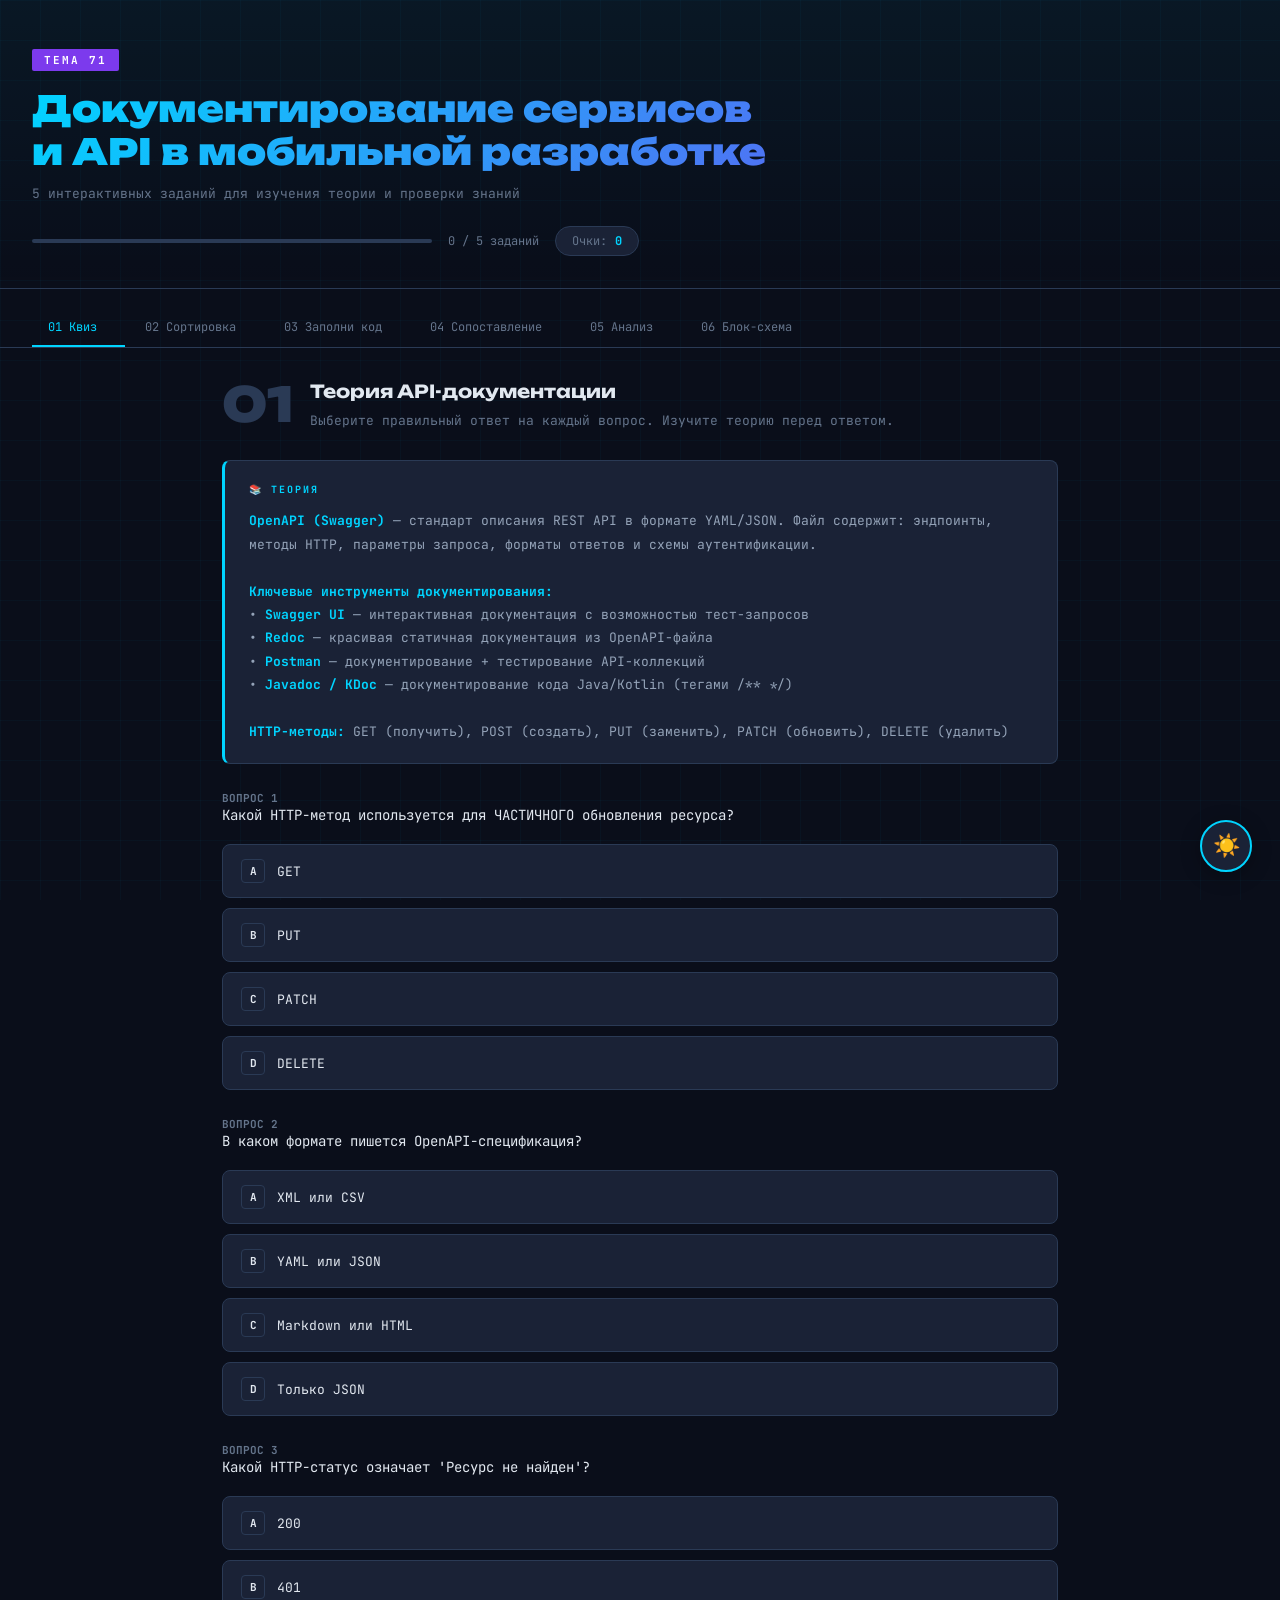
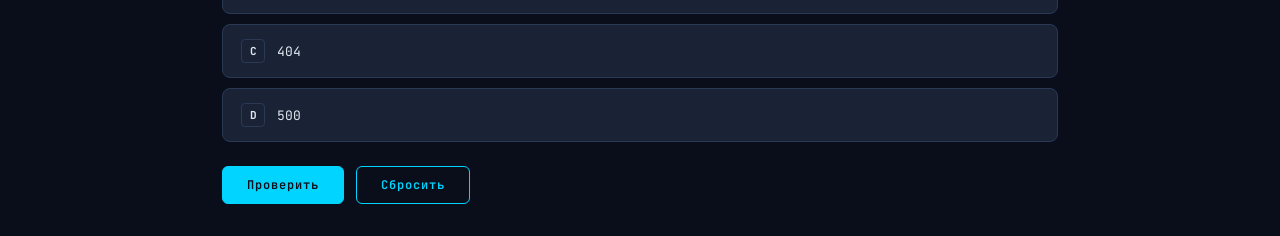
==== inter.html @ 46b6a7e6 "1 deleting folder interactivity" ====
<!DOCTYPE html>
<html lang="ru">
<head>
<meta charset="UTF-8">
<meta name="viewport" content="width=device-width, initial-scale=1.0">
<title>Тема 71 — Документирование API</title>
<link href="https://fonts.googleapis.com/css2?family=JetBrains+Mono:wght@400;600;700&family=Unbounded:wght@400;700;900&display=swap" rel="stylesheet">
<style>
  /* ===== ТЁМНАЯ ТЕМА (по умолчанию) ===== */
  :root {
    --bg:        #0a0e1a;
    --surface:   #111827;
    --card:      #1a2236;
    --border:    #2a3a55;
    --accent:    #00d4ff;
    --accent2:   #7c3aed;
    --accent3:   #10b981;
    --danger:    #ef4444;
    --warn:      #f59e0b;
    --text:      #e2e8f0;
    --muted:     #64748b;
    --code-bg:   #0d1117;
    --hover-bg:  rgba(0,212,255,0.05);
    --text-body: #94a3b8;
    --grid-col:  rgba(0,212,255,0.03);
  }

  /* ===== СВЕТЛАЯ ТЕМА ===== */
  body.light {
    --bg:        #f0f4ff;
    --surface:   #ffffff;
    --card:      #f8faff;
    --border:    #dde3f5;
    --accent:    #4f6ef7;
    --accent2:   #7c3aed;
    --accent3:   #10b981;
    --danger:    #ef4444;
    --warn:      #f59e0b;
    --text:      #1a2236;
    --muted:     #6b7a99;
    --code-bg:   #eef1fb;
    --hover-bg:  rgba(79,110,247,0.06);
    --text-body: #3a4a6b;
    --grid-col:  rgba(79,110,247,0.05);
  }
  body.light::before {
    background-image:
      linear-gradient(var(--grid-col) 1px, transparent 1px),
      linear-gradient(90deg, var(--grid-col) 1px, transparent 1px) !important;
  }
  /* Светлая тема — переопределяем все элементы */
  body.light .theory-box    { color: var(--text-body); background: var(--card); border-color: var(--border); }
  body.light .code-block    { background: var(--code-bg); border-color: var(--border); }
  body.light .quiz-opt      { background: var(--card); color: var(--text); border-color: var(--border); }
  body.light .quiz-opt:hover:not(:disabled) { background: var(--hover-bg); border-color: var(--accent); }
  body.light .sort-item     { background: var(--card); color: var(--text); border-color: var(--border); }
  body.light .sort-item:hover { border-color: var(--accent); }
  body.light .match-item    { background: var(--card); color: var(--text); border-color: var(--border); }
  body.light .match-item:hover:not(.matched) { background: var(--hover-bg); border-color: var(--accent); }
  body.light .chip          { background: var(--card); color: var(--text); border-color: var(--border); }
  body.light .chip:hover    { border-color: var(--accent); }
  body.light .drag-item     { background: var(--surface); color: var(--text); border-color: var(--border); }
  body.light .drag-list     { background: var(--card); border-color: var(--border); }
  body.light .score-badge   { background: var(--card); border-color: var(--border); }
  body.light .header        { background: linear-gradient(180deg, var(--hover-bg) 0%, transparent 100%); border-color: var(--border); }
  body.light .tabs          { border-color: var(--border); }
  body.light .tab-btn:hover { color: var(--text); }
  body.light .btn:hover     { background: var(--hover-bg); box-shadow: 0 4px 16px rgba(79,110,247,0.2); }
  body.light .btn-primary   { background: var(--accent); color: #fff; }
  body.light .btn-primary:hover { background: #6b87f8; }
  body.light .schema-placeholder { background: var(--surface); border-color: var(--border); }
  body.light .task-number   { color: var(--border); }
  body.light .theme-toggle:hover { box-shadow: 0 8px 28px rgba(79,110,247,0.2), 0 0 16px rgba(79,110,247,0.2); }

  /* ===== КНОПКА ТЕМЫ ===== */
  .theme-toggle {
    position: fixed; bottom: 28px; right: 28px; z-index: 999;
    width: 52px; height: 52px; border-radius: 50%;
    border: 2px solid var(--accent); background: var(--card); color: var(--accent);
    font-size: 22px; cursor: pointer; display: flex; align-items: center; justify-content: center;
    box-shadow: 0 4px 20px rgba(0,0,0,0.3);
    transition: transform 0.3s ease, box-shadow 0.3s ease, background 0.3s ease, border-color 0.35s ease;
    padding: 0; margin: 0; letter-spacing: 0; line-height: 1;
  }
  .theme-toggle:hover {
    transform: translateY(-3px) scale(1.1);
    box-shadow: 0 8px 28px rgba(0,0,0,0.3), 0 0 16px rgba(0,212,255,0.3);
  }

  /* ===== БАЗА ===== */
  * { box-sizing: border-box; margin: 0; padding: 0; }
  body {
    background: var(--bg); color: var(--text);
    font-family: 'JetBrains Mono', monospace;
    min-height: 100vh; overflow-x: hidden;
    transition: background 0.35s ease, color 0.35s ease;
  }
  body::before {
    content: ''; position: fixed; inset: 0;
    background-image:
      linear-gradient(var(--grid-col) 1px, transparent 1px),
      linear-gradient(90deg, var(--grid-col) 1px, transparent 1px);
    background-size: 40px 40px; pointer-events: none; z-index: 0;
    transition: background-image 0.35s ease;
  }
  @keyframes fadeIn { from { opacity:0; transform:translateY(10px);} to { opacity:1; transform:translateY(0);} }

  /* ===== HEADER ===== */
  .header {
    position: relative; z-index: 1;
    padding: 48px 32px 32px; border-bottom: 1px solid var(--border);
    background: linear-gradient(180deg, rgba(0,212,255,0.05) 0%, transparent 100%);
    transition: background 0.35s ease, border-color 0.35s ease;
  }
  .topic-badge {
    display: inline-block; background: var(--accent2); color: #fff;
    font-size: 11px; font-weight: 700; letter-spacing: 2px; padding: 4px 12px;
    border-radius: 2px; margin-bottom: 16px;
  }
  .header h1 {
    font-family: 'Unbounded', sans-serif;
    font-size: clamp(20px, 4vw, 36px); font-weight: 900; line-height: 1.2;
    background: linear-gradient(135deg, var(--accent), var(--accent2));
    -webkit-background-clip: text; -webkit-text-fill-color: transparent; background-clip: text;
  }
  .header p { margin-top: 12px; color: var(--muted); font-size: 13px; max-width: 600px; }
  .progress-bar-wrap { margin-top: 24px; display: flex; align-items: center; gap: 16px; }
  .progress-bar {
    flex: 1; height: 4px; background: var(--border); border-radius: 2px;
    overflow: hidden; max-width: 400px; transition: background 0.35s ease;
  }
  .progress-fill {
    height: 100%; background: linear-gradient(90deg, var(--accent), var(--accent2));
    transition: width 0.4s ease; border-radius: 2px;
  }
  .progress-text { font-size: 12px; color: var(--muted); }

  /* ===== TABS ===== */
  .tabs {
    position: relative; z-index: 1;
    display: flex; gap: 4px; padding: 20px 32px 0;
    border-bottom: 1px solid var(--border); overflow-x: auto;
    transition: border-color 0.35s ease;
  }
  .tab-btn {
    background: transparent; border: none; color: var(--muted);
    font-family: 'JetBrains Mono', monospace; font-size: 12px; padding: 10px 16px;
    cursor: pointer; border-bottom: 2px solid transparent; transition: all 0.2s; white-space: nowrap;
  }
  .tab-btn:hover { color: var(--text); }
  .tab-btn.active { color: var(--accent); border-bottom-color: var(--accent); }
  .tab-btn .check {
    display: inline-block; width: 6px; height: 6px; border-radius: 50%;
    background: var(--accent3); margin-left: 6px; vertical-align: middle; opacity: 0;
  }
  .tab-btn.done .check { opacity: 1; }

  /* ===== MAIN ===== */
  .main { position: relative; z-index: 1; padding: 32px; max-width: 900px; margin: 0 auto; }
  .task-panel { display: none; animation: fadeIn 0.3s ease; }
  .task-panel.active { display: block; }

  .task-header { display: flex; align-items: flex-start; gap: 16px; margin-bottom: 28px; }
  .task-number {
    font-family: 'Unbounded', sans-serif; font-size: 48px; font-weight: 900;
    color: var(--border); line-height: 1; min-width: 60px; transition: color 0.35s ease;
  }
  .task-title { font-family: 'Unbounded', sans-serif; font-size: 18px; font-weight: 700; margin-bottom: 8px; }
  .task-desc  { font-size: 13px; color: var(--muted); line-height: 1.7; }

  /* ===== THEORY ===== */
  .theory-box {
    background: var(--card); border: 1px solid var(--border); border-left: 3px solid var(--accent);
    border-radius: 8px; padding: 20px 24px; margin-bottom: 24px;
    font-size: 13px; line-height: 1.8; color: var(--text-body);
    transition: background 0.35s ease, color 0.35s ease, border-color 0.35s ease;
  }
  .theory-box strong { color: var(--accent); }
  .theory-label { font-size: 10px; letter-spacing: 2px; color: var(--accent); font-weight: 700; margin-bottom: 10px; display: block; }

  /* ===== CODE ===== */
  .code-block {
    background: var(--code-bg); border: 1px solid var(--border); border-radius: 8px;
    padding: 20px; font-size: 12px; line-height: 1.8; overflow-x: auto; margin: 16px 0;
    transition: background 0.35s ease, border-color 0.35s ease;
  }
  .code-block .kw   { color: #ff79c6; }
  .code-block .str  { color: #f1fa8c; }
  .code-block .prop { color: var(--accent); }
  .code-block .val  { color: var(--accent3); }
  .code-block .cmt  { color: #6272a4; }
  .code-block .num  { color: #bd93f9; }

  /* ===== QUIZ ===== */
  .quiz-options { display: flex; flex-direction: column; gap: 10px; margin: 20px 0; }
  .quiz-opt {
    background: var(--card); border: 1px solid var(--border); border-radius: 8px;
    padding: 14px 18px; cursor: pointer;
    font-family: 'JetBrains Mono', monospace; font-size: 13px; color: var(--text);
    text-align: left; transition: all 0.2s; display: flex; align-items: center; gap: 12px;
  }
  .quiz-opt:hover:not(:disabled) { border-color: var(--accent); background: var(--hover-bg); }
  .quiz-opt:disabled { cursor: default; }
  .quiz-opt.correct { border-color: var(--accent3); background: rgba(16,185,129,0.1); color: var(--accent3); }
  .quiz-opt.wrong   { border-color: var(--danger);  background: rgba(239,68,68,0.1);  color: var(--danger); }
  .opt-label {
    width: 24px; height: 24px; border: 1px solid var(--border); border-radius: 4px;
    display: flex; align-items: center; justify-content: center; font-size: 11px; font-weight: 700; flex-shrink: 0;
  }

  /* ===== DRAG AND DROP ===== */
  .drag-container { display: flex; gap: 24px; flex-wrap: wrap; }
  .drag-list {
    flex: 1; min-width: 200px; background: var(--card); border: 1px solid var(--border);
    border-radius: 8px; padding: 16px; min-height: 180px;
    transition: background 0.35s ease, border-color 0.35s ease;
  }
  .drag-list h4 { font-size: 11px; letter-spacing: 1px; color: var(--muted); margin-bottom: 12px; }
  .drag-item {
    background: var(--surface); border: 1px solid var(--border);
    border-radius: 6px; padding: 10px 14px; font-size: 12px; cursor: grab;
    margin-bottom: 8px; transition: all 0.2s; user-select: none;
  }
  .drag-item:hover { border-color: var(--accent); }
  .drag-item.dragging { opacity: 0.5; }
  .drag-list.drag-over { border-color: var(--accent); background: var(--hover-bg); }

  /* ===== SORT ===== */
  .sort-list { display: flex; flex-direction: column; gap: 8px; margin: 16px 0; }
  .sort-item {
    background: var(--card); border: 1px solid var(--border); border-radius: 8px;
    padding: 12px 16px; font-size: 12px; cursor: grab;
    display: flex; align-items: center; gap: 12px; transition: all 0.2s; user-select: none;
  }
  .sort-item:hover { border-color: var(--accent); }
  .sort-handle { color: var(--muted); font-size: 16px; }
  .sort-num {
    width: 24px; height: 24px; background: var(--border); border-radius: 4px;
    display: flex; align-items: center; justify-content: center; font-size: 11px; font-weight: 700; flex-shrink: 0;
  }
  .sort-item.correct-pos { border-color: var(--accent3); }
  .sort-item.wrong-pos   { border-color: var(--danger); }

  /* ===== FILL BLANK ===== */
  .fill-blank {
    display: inline-block; border-bottom: 2px solid var(--accent);
    min-width: 100px; padding: 0 8px;
    font-family: 'JetBrains Mono', monospace; font-size: 13px;
    background: transparent; color: var(--accent); outline: none; text-align: center;
    transition: border-color 0.2s, color 0.2s;
  }
  .fill-blank.correct { border-color: var(--accent3); color: var(--accent3); }
  .fill-blank.wrong   { border-color: var(--danger);  color: var(--danger); }

  /* ===== MATCH ===== */
  .match-grid { display: grid; grid-template-columns: 1fr 1fr; gap: 16px; margin: 20px 0; }
  .match-col  { display: flex; flex-direction: column; gap: 8px; }
  .match-item {
    background: var(--card); border: 1px solid var(--border); border-radius: 8px;
    padding: 12px 16px; font-size: 12px; cursor: pointer; transition: all 0.2s;
    min-height: 52px; display: flex; align-items: center;
  }
  .match-item:hover:not(.matched) { border-color: var(--accent); background: var(--hover-bg); }
  .match-item.selected    { border-color: var(--accent); background: rgba(0,212,255,0.08); }
  .match-item.matched     { border-color: var(--accent3); background: rgba(16,185,129,0.08); cursor: default; }
  .match-item.wrong-match { border-color: var(--danger);  background: rgba(239,68,68,0.08); }

  /* ===== CHIPS ===== */
  .chips { display: flex; flex-wrap: wrap; gap: 8px; margin: 16px 0; }
  .chip {
    background: var(--card); border: 1px solid var(--border); border-radius: 20px;
    padding: 6px 16px; font-size: 12px; cursor: pointer; transition: all 0.2s;
  }
  .chip:hover { border-color: var(--accent); }
  .chip.selected       { background: rgba(0,212,255,0.1); border-color: var(--accent); color: var(--accent); }
  .chip.correct        { border-color: var(--accent3); background: rgba(16,185,129,0.1); color: var(--accent3); }
  .chip.wrong-selected { border-color: var(--danger); background: rgba(239,68,68,0.1); color: var(--danger); }

  /* ===== BUTTONS ===== */
  .btn {
    background: transparent; border: 1px solid var(--accent); color: var(--accent);
    font-family: 'JetBrains Mono', monospace; font-size: 12px; font-weight: 600;
    padding: 10px 24px; border-radius: 6px; cursor: pointer; transition: all 0.2s; letter-spacing: 1px;
  }
  .btn:hover { background: var(--hover-bg); transform: translateY(-2px); box-shadow: 0 4px 16px rgba(0,212,255,0.2); }
  .btn-primary { background: var(--accent); color: var(--bg); }
  .btn-primary:hover { background: #33deff; }
  .btn-row { display: flex; gap: 12px; margin-top: 20px; flex-wrap: wrap; }

  /* ===== FEEDBACK ===== */
  .feedback {
    border-radius: 8px; padding: 14px 18px; margin-top: 16px;
    font-size: 13px; line-height: 1.6; display: none;
  }
  .feedback.show    { display: block; animation: fadeIn 0.3s ease; }
  .feedback.success { background: rgba(16,185,129,0.1); border: 1px solid var(--accent3); color: var(--accent3); }
  .feedback.error   { background: rgba(239,68,68,0.1);  border: 1px solid var(--danger);  color: var(--danger); }
  .feedback.info    { background: rgba(0,212,255,0.1);  border: 1px solid var(--accent);  color: var(--accent); }

  /* ===== SCORE ===== */
  .score-badge {
    display: inline-flex; align-items: center; gap: 8px;
    background: var(--card); border: 1px solid var(--border); border-radius: 20px;
    padding: 6px 16px; font-size: 12px; color: var(--muted);
    transition: background 0.35s ease, border-color 0.35s ease;
  }
  .score-num { color: var(--accent); font-weight: 700; }

  /* ===== БЛОК-СХЕМА ===== */
  .schema-wrap { text-align: center; margin-top: 8px; }
  .schema-wrap img {
    max-width: 100%; border-radius: 10px;
    border: 1px solid var(--border);
    box-shadow: 0 4px 24px rgba(0,0,0,0.25);
    transition: border-color 0.35s ease, box-shadow 0.35s ease;
  }
  .schema-placeholder {
    background: var(--surface); border: 2px dashed var(--border); border-radius: 10px;
    padding: 60px 20px; color: var(--muted); font-size: 13px; line-height: 2.2;
    transition: background 0.35s ease, border-color 0.35s ease;
  }
  .schema-placeholder .icon { font-size: 48px; display: block; margin-bottom: 16px; }

  @media (max-width: 600px) {
    .main  { padding: 20px 16px; }
    .tabs  { padding: 16px 16px 0; }
    .match-grid { grid-template-columns: 1fr; }
    .drag-container { flex-direction: column; }
    .theme-toggle { bottom: 18px; right: 18px; width: 46px; height: 46px; font-size: 19px; }
  }
</style>
</head>
<body>

<!-- КНОПКА СМЕНЫ ТЕМЫ -->
<button class="theme-toggle" id="themeBtn"
  onclick="document.body.classList.toggle('light');this.textContent=document.body.classList.contains('light')?'🌙':'☀️'"
  title="Сменить тему">☀️</button>

<div class="header">
  <div class="topic-badge">ТЕМА 71</div>
  <h1>Документирование сервисов<br>и API в мобильной разработке</h1>
  <p>5 интерактивных заданий для изучения теории и проверки знаний</p>
  <div class="progress-bar-wrap">
    <div class="progress-bar"><div class="progress-fill" id="progressFill" style="width:0%"></div></div>
    <div class="progress-text" id="progressText">0 / 5 заданий</div>
    <div class="score-badge">Очки: <span class="score-num" id="scoreDisplay">0</span></div>
  </div>
</div>

<!-- ВКЛАДКИ — добавлена 6-я -->
<div class="tabs">
  <button class="tab-btn active" onclick="switchTab(0)" id="tab0">01 Квиз<span class="check"></span></button>
  <button class="tab-btn" onclick="switchTab(1)" id="tab1">02 Сортировка<span class="check"></span></button>
  <button class="tab-btn" onclick="switchTab(2)" id="tab2">03 Заполни код<span class="check"></span></button>
  <button class="tab-btn" onclick="switchTab(3)" id="tab3">04 Сопоставление<span class="check"></span></button>
  <button class="tab-btn" onclick="switchTab(4)" id="tab4">05 Анализ<span class="check"></span></button>
  <button class="tab-btn" onclick="switchTab(5)" id="tab5">06 Блок-схема</button>
</div>

<div class="main">

  <!-- ЗАДАНИЕ 1: Quiz -->
  <div class="task-panel active" id="panel0">
    <div class="task-header">
      <div class="task-number">01</div>
      <div>
        <div class="task-title">Теория API-документации</div>
        <div class="task-desc">Выберите правильный ответ на каждый вопрос. Изучите теорию перед ответом.</div>
      </div>
    </div>
    <div class="theory-box">
      <span class="theory-label">📚 ТЕОРИЯ</span>
      <strong>OpenAPI (Swagger)</strong> — стандарт описания REST API в формате YAML/JSON. Файл содержит: эндпоинты, методы HTTP, параметры запроса, форматы ответов и схемы аутентификации.<br><br>
      <strong>Ключевые инструменты документирования:</strong><br>
      • <strong>Swagger UI</strong> — интерактивная документация с возможностью тест-запросов<br>
      • <strong>Redoc</strong> — красивая статичная документация из OpenAPI-файла<br>
      • <strong>Postman</strong> — документирование + тестирование API-коллекций<br>
      • <strong>Javadoc / KDoc</strong> — документирование кода Java/Kotlin (тегами /** */)<br><br>
      <strong>HTTP-методы:</strong> GET (получить), POST (создать), PUT (заменить), PATCH (обновить), DELETE (удалить)
    </div>
    <div id="quiz1Questions"></div>
    <div class="feedback" id="quiz1Feedback"></div>
    <div class="btn-row">
      <button class="btn btn-primary" onclick="checkQuiz1()">Проверить</button>
      <button class="btn" onclick="resetQuiz1()">Сбросить</button>
    </div>
  </div>

  <!-- ЗАДАНИЕ 2: Sorting -->
  <div class="task-panel" id="panel1">
    <div class="task-header">
      <div class="task-number">02</div>
      <div>
        <div class="task-title">Структура OpenAPI-спецификации</div>
        <div class="task-desc">Расставьте секции OpenAPI 3.0 файла в правильном порядке перетаскиванием</div>
      </div>
    </div>
    <div class="theory-box">
      <span class="theory-label">📚 ТЕОРИЯ</span>
      Файл OpenAPI 3.0 состоит из обязательных секций в определённом логическом порядке:<br><br>
      <strong>openapi</strong> → версия спецификации (например, "3.0.3")<br>
      <strong>info</strong> → метаданные API (название, версия, описание, контакты)<br>
      <strong>servers</strong> → список базовых URL серверов (production, staging, dev)<br>
      <strong>paths</strong> → эндпоинты и операции (GET /users, POST /auth и т.д.)<br>
      <strong>components</strong> → переиспользуемые схемы, параметры, ответы<br>
      <strong>security</strong> → глобальные требования аутентификации
    </div>
    <p style="font-size:13px;color:var(--muted);margin-bottom:12px">Перетащите блоки в правильном порядке (сверху вниз):</p>
    <div class="sort-list" id="sortList">
      <div class="sort-item" draggable="true" data-val="paths">
        <span class="sort-handle">⠿</span><span class="sort-num">?</span>
        <div><span style="color:var(--accent)">paths:</span> — эндпоинты и HTTP-операции</div>
      </div>
      <div class="sort-item" draggable="true" data-val="openapi">
        <span class="sort-handle">⠿</span><span class="sort-num">?</span>
        <div><span style="color:var(--accent)">openapi:</span> — версия спецификации</div>
      </div>
      <div class="sort-item" draggable="true" data-val="security">
        <span class="sort-handle">⠿</span><span class="sort-num">?</span>
        <div><span style="color:var(--accent)">security:</span> — требования аутентификации</div>
      </div>
      <div class="sort-item" draggable="true" data-val="servers">
        <span class="sort-handle">⠿</span><span class="sort-num">?</span>
        <div><span style="color:var(--accent)">servers:</span> — список URL-серверов</div>
      </div>
      <div class="sort-item" draggable="true" data-val="info">
        <span class="sort-handle">⠿</span><span class="sort-num">?</span>
        <div><span style="color:var(--accent)">info:</span> — метаданные API</div>
      </div>
      <div class="sort-item" draggable="true" data-val="components">
        <span class="sort-handle">⠿</span><span class="sort-num">?</span>
        <div><span style="color:var(--accent)">components:</span> — переиспользуемые схемы</div>
      </div>
    </div>
    <div class="feedback" id="sort2Feedback"></div>
    <div class="btn-row">
      <button class="btn btn-primary" onclick="checkSort()">Проверить порядок</button>
      <button class="btn" onclick="resetSort()">Сбросить</button>
    </div>
  </div>

  <!-- ЗАДАНИЕ 3: Fill in the code -->
  <div class="task-panel" id="panel2">
    <div class="task-header">
      <div class="task-number">03</div>
      <div>
        <div class="task-title">Заполни OpenAPI-документацию</div>
        <div class="task-desc">Вставьте правильные ключевые слова в YAML-спецификацию</div>
      </div>
    </div>
    <div class="theory-box">
      <span class="theory-label">📚 ТЕОРИЯ</span>
      <code style="color:var(--accent)">operationId</code> — уникальный идентификатор операции<br>
      <code style="color:var(--accent)">summary</code> — краткое описание операции<br>
      <code style="color:var(--accent)">parameters</code> — список параметров (path, query, header)<br>
      <code style="color:var(--accent)">responses</code> — возможные ответы по HTTP-кодам<br>
      <code style="color:var(--accent)">schema</code> — описание структуры данных (тип, свойства)
    </div>
    <div class="code-block">
      <div><span class="prop">paths</span>:</div>
      <div>&nbsp;&nbsp;<span class="prop">/users/{id}</span>:</div>
      <div>&nbsp;&nbsp;&nbsp;&nbsp;<span class="kw">get</span>:</div>
      <div>&nbsp;&nbsp;&nbsp;&nbsp;&nbsp;&nbsp;<span class="prop"><input class="fill-blank" id="f1" placeholder="???" style="width:130px"></span>: <span class="str">"getUserById"</span></div>
      <div>&nbsp;&nbsp;&nbsp;&nbsp;&nbsp;&nbsp;<span class="prop"><input class="fill-blank" id="f2" placeholder="???" style="width:100px"></span>: <span class="str">"Получить пользователя"</span></div>
      <div>&nbsp;&nbsp;&nbsp;&nbsp;&nbsp;&nbsp;<span class="prop"><input class="fill-blank" id="f3" placeholder="???" style="width:110px"></span>:</div>
      <div>&nbsp;&nbsp;&nbsp;&nbsp;&nbsp;&nbsp;&nbsp;&nbsp;- <span class="prop">name</span>: <span class="str">id</span></div>
      <div>&nbsp;&nbsp;&nbsp;&nbsp;&nbsp;&nbsp;&nbsp;&nbsp;&nbsp;&nbsp;<span class="prop">in</span>: <span class="str">path</span></div>
      <div>&nbsp;&nbsp;&nbsp;&nbsp;&nbsp;&nbsp;&nbsp;&nbsp;&nbsp;&nbsp;<span class="prop">required</span>: <span class="val">true</span></div>
      <div>&nbsp;&nbsp;&nbsp;&nbsp;&nbsp;&nbsp;<span class="prop"><input class="fill-blank" id="f4" placeholder="???" style="width:100px"></span>:</div>
      <div>&nbsp;&nbsp;&nbsp;&nbsp;&nbsp;&nbsp;&nbsp;&nbsp;<span class="num">200</span>:</div>
      <div>&nbsp;&nbsp;&nbsp;&nbsp;&nbsp;&nbsp;&nbsp;&nbsp;&nbsp;&nbsp;<span class="prop">description</span>: <span class="str">"Успешно"</span></div>
      <div>&nbsp;&nbsp;&nbsp;&nbsp;&nbsp;&nbsp;&nbsp;&nbsp;&nbsp;&nbsp;<span class="prop">content</span>:</div>
      <div>&nbsp;&nbsp;&nbsp;&nbsp;&nbsp;&nbsp;&nbsp;&nbsp;&nbsp;&nbsp;&nbsp;&nbsp;<span class="prop">application/json</span>:</div>
      <div>&nbsp;&nbsp;&nbsp;&nbsp;&nbsp;&nbsp;&nbsp;&nbsp;&nbsp;&nbsp;&nbsp;&nbsp;&nbsp;&nbsp;<span class="prop"><input class="fill-blank" id="f5" placeholder="???" style="width:80px"></span>:</div>
      <div>&nbsp;&nbsp;&nbsp;&nbsp;&nbsp;&nbsp;&nbsp;&nbsp;&nbsp;&nbsp;&nbsp;&nbsp;&nbsp;&nbsp;&nbsp;&nbsp;<span class="prop">$ref</span>: <span class="str">'#/components/schemas/User'</span></div>
    </div>
    <p style="font-size:12px;color:var(--muted)">Слова для вставки: <strong style="color:var(--text)">operationId, summary, parameters, responses, schema</strong></p>
    <div class="feedback" id="fill3Feedback"></div>
    <div class="btn-row">
      <button class="btn btn-primary" onclick="checkFill()">Проверить</button>
      <button class="btn" onclick="resetFill()">Сбросить</button>
    </div>
  </div>

  <!-- ЗАДАНИЕ 4: Matching -->
  <div class="task-panel" id="panel3">
    <div class="task-header">
      <div class="task-number">04</div>
      <div>
        <div class="task-title">Сопоставь инструмент с описанием</div>
        <div class="task-desc">Нажмите на термин, затем на его описание. Найдите все пары.</div>
      </div>
    </div>
    <div class="theory-box">
      <span class="theory-label">📚 ТЕОРИЯ</span>
      <strong>Инструменты документирования API:</strong><br><br>
      • <strong>Swagger UI</strong> — интерактивная страница из OpenAPI-файла, запросы из браузера<br>
      • <strong>Redoc</strong> — трёхколоночная документация для публичных API<br>
      • <strong>Postman</strong> — коллекции запросов + автогенерация публичной документации<br>
      • <strong>KDoc</strong> — документирование кода Kotlin (/** */ блоки)<br>
      • <strong>Retrofit</strong> — аннотации @GET/@POST превращаются в документацию<br>
      • <strong>mermaid.js</strong> — диаграммы последовательностей для API-флоу
    </div>
    <div class="match-grid">
      <div class="match-col" id="matchLeft">
        <div class="match-item" onclick="matchClick(this,'swagger')" data-id="swagger">Swagger UI</div>
        <div class="match-item" onclick="matchClick(this,'redoc')"   data-id="redoc">Redoc</div>
        <div class="match-item" onclick="matchClick(this,'postman')" data-id="postman">Postman</div>
        <div class="match-item" onclick="matchClick(this,'kdoc')"    data-id="kdoc">KDoc</div>
        <div class="match-item" onclick="matchClick(this,'retrofit')" data-id="retrofit">Retrofit</div>
        <div class="match-item" onclick="matchClick(this,'mermaid')" data-id="mermaid">mermaid.js</div>
      </div>
      <div class="match-col" id="matchRight">
        <div class="match-item" onclick="matchClick(this,'mermaid')" data-id="mermaid">Диаграммы последовательностей для API-флоу</div>
        <div class="match-item" onclick="matchClick(this,'swagger')" data-id="swagger">Интерактивная документация с тест-запросами</div>
        <div class="match-item" onclick="matchClick(this,'kdoc')"    data-id="kdoc">Документирование кода Kotlin (/** */ блоки)</div>
        <div class="match-item" onclick="matchClick(this,'postman')" data-id="postman">Коллекции запросов + публичная документация</div>
        <div class="match-item" onclick="matchClick(this,'retrofit')" data-id="retrofit">Аннотации @GET/@POST как источник документации</div>
        <div class="match-item" onclick="matchClick(this,'redoc')"   data-id="redoc">Трёхколоночная статичная документация</div>
      </div>
    </div>
    <div class="feedback" id="match4Feedback"></div>
  </div>

  <!-- ЗАДАНИЕ 5: Multi-select -->
  <div class="task-panel" id="panel4">
    <div class="task-header">
      <div class="task-number">05</div>
      <div>
        <div class="task-title">Анализ API-документации</div>
        <div class="task-desc">Выберите ВСЕ правильные утверждения для каждого вопроса</div>
      </div>
    </div>
    <div class="theory-box">
      <span class="theory-label">📚 ТЕОРИЯ</span>
      <strong>Лучшие практики документирования API:</strong><br><br>
      ✅ Описывайте все возможные HTTP-коды ответа (200, 201, 400, 401, 404, 500)<br>
      ✅ Используйте реальные примеры запросов и ответов<br>
      ✅ Документируйте аутентификацию (Bearer Token, API Key, OAuth2)<br>
      ✅ Описывайте ограничения rate limiting (лимиты запросов в секунду)<br>
      ✅ Версионирование: /api/v1/, /api/v2/ с changelog изменений<br>
      ❌ Не оставляйте эндпоинты без описания<br>
      ❌ Не используйте внутренние названия/жаргон без объяснения
    </div>
    <div id="multiQuestions"></div>
    <div class="feedback" id="multi5Feedback"></div>
    <div class="btn-row">
      <button class="btn btn-primary" onclick="checkMulti()">Проверить</button>
      <button class="btn" onclick="resetMulti()">Сбросить</button>
    </div>
  </div>

  <!-- ===== ЗАДАНИЕ 6: БЛОК-СХЕМА ===== -->
  <div class="task-panel" id="panel5">
    <div class="task-header">
      <div class="task-number">06</div>
      <div>
        <div class="task-title">Блок-схема</div>
        <div class="task-desc">Визуальная схема процесса документирования API</div>
      </div>
    </div>

    <div class="schema-wrap">
      <!--
        ┌─────────────────────────────────────────────────────┐
        │  ЗАМЕНИ  "ИМЯ_ФАЙЛА.png"  НА ИМЯ СВОЕЙ КАРТИНКИ   │
        │  Например:  src="blokschema.png"                    │
        │  Файл должен лежать рядом с этим HTML-файлом        │
        └─────────────────────────────────────────────────────┘
      -->
      <img src="C:\Users\Admin\Desktop\Orazkhan_Farabi_PO_9_22_1\interactivity\tema\schemas\image1.png" alt="Блок-схема"
           onerror="this.style.display='none';document.getElementById('schemaPlaceholder').style.display='block'">

      <div class="schema-placeholder" id="schemaPlaceholder" style="display:none">
        <span class="icon">🖼️</span>
        Изображение не найдено.<br>
        Открой HTML в редакторе и замени <strong>ИМЯ_ФАЙЛА.png</strong><br>
        на имя своего файла с блок-схемой.<br><br>
        <span style="color:var(--accent)">Пример:</span> src="blokschema.png"
      </div>
    </div>
  </div>

</div><!-- /main -->

<script>
// ==================== STATE ====================
const state = { scores:[0,0,0,0,0], done:[false,false,false,false,false] };

function updateProgress() {
  const done  = state.done.filter(Boolean).length;
  const total = state.scores.reduce((a,b)=>a+b,0);
  document.getElementById('progressFill').style.width = (done/5*100)+'%';
  document.getElementById('progressText').textContent = `${done} / 5 заданий`;
  document.getElementById('scoreDisplay').textContent = total;
}
function switchTab(i) {
  document.querySelectorAll('.task-panel').forEach(p=>p.classList.remove('active'));
  document.querySelectorAll('.tab-btn').forEach(b=>b.classList.remove('active'));
  document.getElementById('panel'+i).classList.add('active');
  document.getElementById('tab'+i).classList.add('active');
}
function markDone(i, pts) {
  if (!state.done[i]) {
    state.done[i]=true; state.scores[i]=pts;
    document.getElementById('tab'+i).classList.add('done');
    updateProgress();
  }
}
function showFeedback(id, type, msg) {
  const el=document.getElementById(id);
  el.className='feedback show '+type;
  el.innerHTML=msg;
}

// ==================== ЗАДАНИЕ 1: QUIZ ====================
const quiz1Data = [
  { q:"Какой HTTP-метод используется для ЧАСТИЧНОГО обновления ресурса?",
    opts:["GET","PUT","PATCH","DELETE"], correct:2,
    exp:"PATCH — частичное обновление (только изменённые поля). PUT — полная замена ресурса." },
  { q:"В каком формате пишется OpenAPI-спецификация?",
    opts:["XML или CSV","YAML или JSON","Markdown или HTML","Только JSON"], correct:1,
    exp:"OpenAPI поддерживает оба формата: YAML (читаемее) и JSON (удобнее для парсинга)." },
  { q:"Какой HTTP-статус означает 'Ресурс не найден'?",
    opts:["200","401","404","500"], correct:2,
    exp:"404 Not Found — сервер не нашёл запрошенный ресурс. 401 — не авторизован, 500 — серверная ошибка." }
];
let quiz1Answered=[];

function renderQuiz1() {
  const container=document.getElementById('quiz1Questions');
  container.innerHTML='';
  quiz1Answered=new Array(quiz1Data.length).fill(null);
  quiz1Data.forEach((q,qi)=>{
    const div=document.createElement('div');
    div.style.marginBottom='24px';
    div.innerHTML=`<p style="font-size:14px;margin-bottom:12px;color:var(--text)"><strong style="color:var(--muted);font-size:11px">ВОПРОС ${qi+1}</strong><br>${q.q}</p>`;
    const opts=document.createElement('div');
    opts.className='quiz-options';
    q.opts.forEach((o,oi)=>{
      const btn=document.createElement('button');
      btn.className='quiz-opt';
      btn.innerHTML=`<span class="opt-label">${String.fromCharCode(65+oi)}</span>${o}`;
      btn.onclick=()=>{
        if(quiz1Answered[qi]!==null) return;
        quiz1Answered[qi]=oi;
        opts.querySelectorAll('.quiz-opt').forEach((b,bi)=>{
          b.disabled=true;
          if(bi===q.correct) b.classList.add('correct');
          else if(bi===oi)   b.classList.add('wrong');
        });
      };
      opts.appendChild(btn);
    });
    div.appendChild(opts);
    container.appendChild(div);
  });
}
function checkQuiz1() {
  const correct=quiz1Answered.filter((a,i)=>a===quiz1Data[i].correct).length;
  const pts=Math.round(correct/quiz1Data.length*20);
  const exps=quiz1Data.map(q=>`• ${q.exp}`).join('<br>');
  if(correct===quiz1Data.length){ showFeedback('quiz1Feedback','success',`✅ Все ${quiz1Data.length} ответа верны! +${pts} очков<br><br>${exps}`); markDone(0,pts); }
  else { showFeedback('quiz1Feedback','error',`❌ Правильных: ${correct}/${quiz1Data.length}. Изучите объяснения:<br><br>${exps}`); if(correct>0) markDone(0,pts); }
}
function resetQuiz1(){ document.getElementById('quiz1Feedback').className='feedback'; renderQuiz1(); }
renderQuiz1();

// ==================== ЗАДАНИЕ 2: SORTING ====================
const correctOrder=['openapi','info','servers','paths','components','security'];
let dragSrc=null;

function initSort(){
  const list=document.getElementById('sortList');
  for(let i=list.children.length;i>=0;i--) list.appendChild(list.children[Math.random()*i|0]);
  list.querySelectorAll('.sort-item').forEach(item=>{
    item.addEventListener('dragstart',e=>{ dragSrc=item; item.classList.add('dragging'); });
    item.addEventListener('dragend',  e=>{ item.classList.remove('dragging'); });
    item.addEventListener('dragover', e=>{ e.preventDefault(); });
    item.addEventListener('drop',     e=>{
      e.preventDefault();
      if(dragSrc!==item){
        const items=[...list.querySelectorAll('.sort-item')];
        if(items.indexOf(dragSrc)<items.indexOf(item)) item.after(dragSrc);
        else item.before(dragSrc);
      }
    });
  });
}
function checkSort(){
  const list=document.getElementById('sortList');
  const items=[...list.querySelectorAll('.sort-item')];
  const current=items.map(i=>i.dataset.val);
  let correct=0;
  items.forEach((item,i)=>{
    item.querySelector('.sort-num').textContent=i+1;
    item.classList.remove('correct-pos','wrong-pos');
    if(current[i]===correctOrder[i]){ item.classList.add('correct-pos'); correct++; }
    else item.classList.add('wrong-pos');
  });
  const pts=Math.round(correct/6*20);
  if(correct===6){ showFeedback('sort2Feedback','success',`✅ Порядок правильный! +${pts} очков`); markDone(1,pts); }
  else { showFeedback('sort2Feedback','error',`❌ Правильно: ${correct}/6. Порядок: openapi → info → servers → paths → components → security`); if(correct>0) markDone(1,pts); }
}
function resetSort(){
  document.getElementById('sort2Feedback').className='feedback';
  document.getElementById('sortList').querySelectorAll('.sort-item').forEach(item=>{
    item.querySelector('.sort-num').textContent='?';
    item.classList.remove('correct-pos','wrong-pos');
  });
  initSort();
}
initSort();

// ==================== ЗАДАНИЕ 3: FILL BLANKS ====================
const fillAnswers={ f1:'operationId', f2:'summary', f3:'parameters', f4:'responses', f5:'schema' };
function checkFill(){
  let correct=0;
  Object.entries(fillAnswers).forEach(([id,ans])=>{
    const el=document.getElementById(id);
    if(el.value.trim().toLowerCase()===ans){ el.classList.add('correct'); el.classList.remove('wrong'); correct++; }
    else { el.classList.add('wrong'); el.classList.remove('correct'); }
  });
  const pts=Math.round(correct/5*20);
  if(correct===5){ showFeedback('fill3Feedback','success',`✅ Все поля заполнены верно! +${pts} очков`); markDone(2,pts); }
  else { showFeedback('fill3Feedback','error',`❌ Правильно: ${correct}/5. Ответы: operationId, summary, parameters, responses, schema`); if(correct>0) markDone(2,pts); }
}
function resetFill(){
  Object.keys(fillAnswers).forEach(id=>{ const el=document.getElementById(id); el.value=''; el.className='fill-blank'; });
  document.getElementById('fill3Feedback').className='feedback';
}

// ==================== ЗАДАНИЕ 4: MATCHING ====================
let matchSelected=null, matchedCount=0;
function matchClick(el,id){
  if(el.classList.contains('matched')) return;
  if(!matchSelected){
    document.querySelectorAll('.match-item').forEach(m=>m.classList.remove('selected'));
    el.classList.add('selected'); matchSelected=el;
  } else {
    if(matchSelected===el){ el.classList.remove('selected'); matchSelected=null; return; }
    const s1=matchSelected.closest('.match-col').id;
    const s2=el.closest('.match-col').id;
    if(s1===s2){ matchSelected.classList.remove('selected'); el.classList.add('selected'); matchSelected=el; return; }
    if(matchSelected.dataset.id===el.dataset.id){
      matchSelected.classList.remove('selected'); matchSelected.classList.add('matched');
      el.classList.add('matched'); matchSelected=null; matchedCount++;
      if(matchedCount===6){ showFeedback('match4Feedback','success','✅ Все пары найдены! +20 очков'); markDone(3,20); }
    } else {
      matchSelected.classList.add('wrong-match'); el.classList.add('wrong-match');
      const a=matchSelected,b=el;
      setTimeout(()=>{ a.classList.remove('selected','wrong-match'); b.classList.remove('wrong-match'); matchSelected=null; },800);
    }
  }
}

// ==================== ЗАДАНИЕ 5: MULTI SELECT ====================
const multiData=[
  { q:"Какие коды HTTP-ответа ОБЯЗАТЕЛЬНО должны быть задокументированы для эндпоинта аутентификации?",
    opts:[{t:"200 — успешная аутентификация",correct:true},{t:"101 — Switching Protocols",correct:false},{t:"401 — неверные учётные данные",correct:true},{t:"500 — внутренняя ошибка сервера",correct:true}] },
  { q:"Что должна содержать хорошая документация REST API?",
    opts:[{t:"Примеры реальных запросов и ответов",correct:true},{t:"Исходный код всех микросервисов",correct:false},{t:"Описание rate limiting (ограничений запросов)",correct:true},{t:"Changelog версий и миграционные гайды",correct:true}] }
];
function renderMulti(){
  const cont=document.getElementById('multiQuestions'); cont.innerHTML='';
  multiData.forEach((q,qi)=>{
    const div=document.createElement('div'); div.style.marginBottom='24px';
    div.innerHTML=`<p style="font-size:14px;margin-bottom:12px"><strong style="color:var(--muted);font-size:11px">ВОПРОС ${qi+1}</strong><br>${q.q}</p>`;
    const chips=document.createElement('div'); chips.className='chips';
    q.opts.forEach(o=>{
      const chip=document.createElement('div'); chip.className='chip'; chip.textContent=o.t;
      chip.onclick=()=>{ if(!chip.classList.contains('correct')&&!chip.classList.contains('wrong-selected')) chip.classList.toggle('selected'); };
      chips.appendChild(chip);
    });
    div.appendChild(chips); cont.appendChild(div);
  });
}
function checkMulti(){
  let totalCorrect=0,totalAll=0;
  const cont=document.getElementById('multiQuestions');
  multiData.forEach((q,qi)=>{
    const chips=[...cont.querySelectorAll('.chips')][qi].querySelectorAll('.chip');
    q.opts.forEach((o,oi)=>{
      const chip=chips[oi],selected=chip.classList.contains('selected');
      chip.classList.remove('selected');
      if(o.correct){ chip.classList.add('correct'); if(selected) totalCorrect++; }
      else if(selected) chip.classList.add('wrong-selected');
      if(o.correct) totalAll++;
    });
  });
  const pts=Math.round(totalCorrect/totalAll*20);
  if(totalCorrect===totalAll){ showFeedback('multi5Feedback','success',`✅ Все правильные варианты отмечены! +${pts} очков`); markDone(4,pts); }
  else { showFeedback('multi5Feedback','error',`❌ Выбрано правильно: ${totalCorrect}/${totalAll}. Правильные ответы выделены зелёным.`); if(totalCorrect>0) markDone(4,pts); }
}
function resetMulti(){ document.getElementById('multi5Feedback').className='feedback'; renderMulti(); }
renderMulti();
updateProgress();
</script>
</body>
</html>
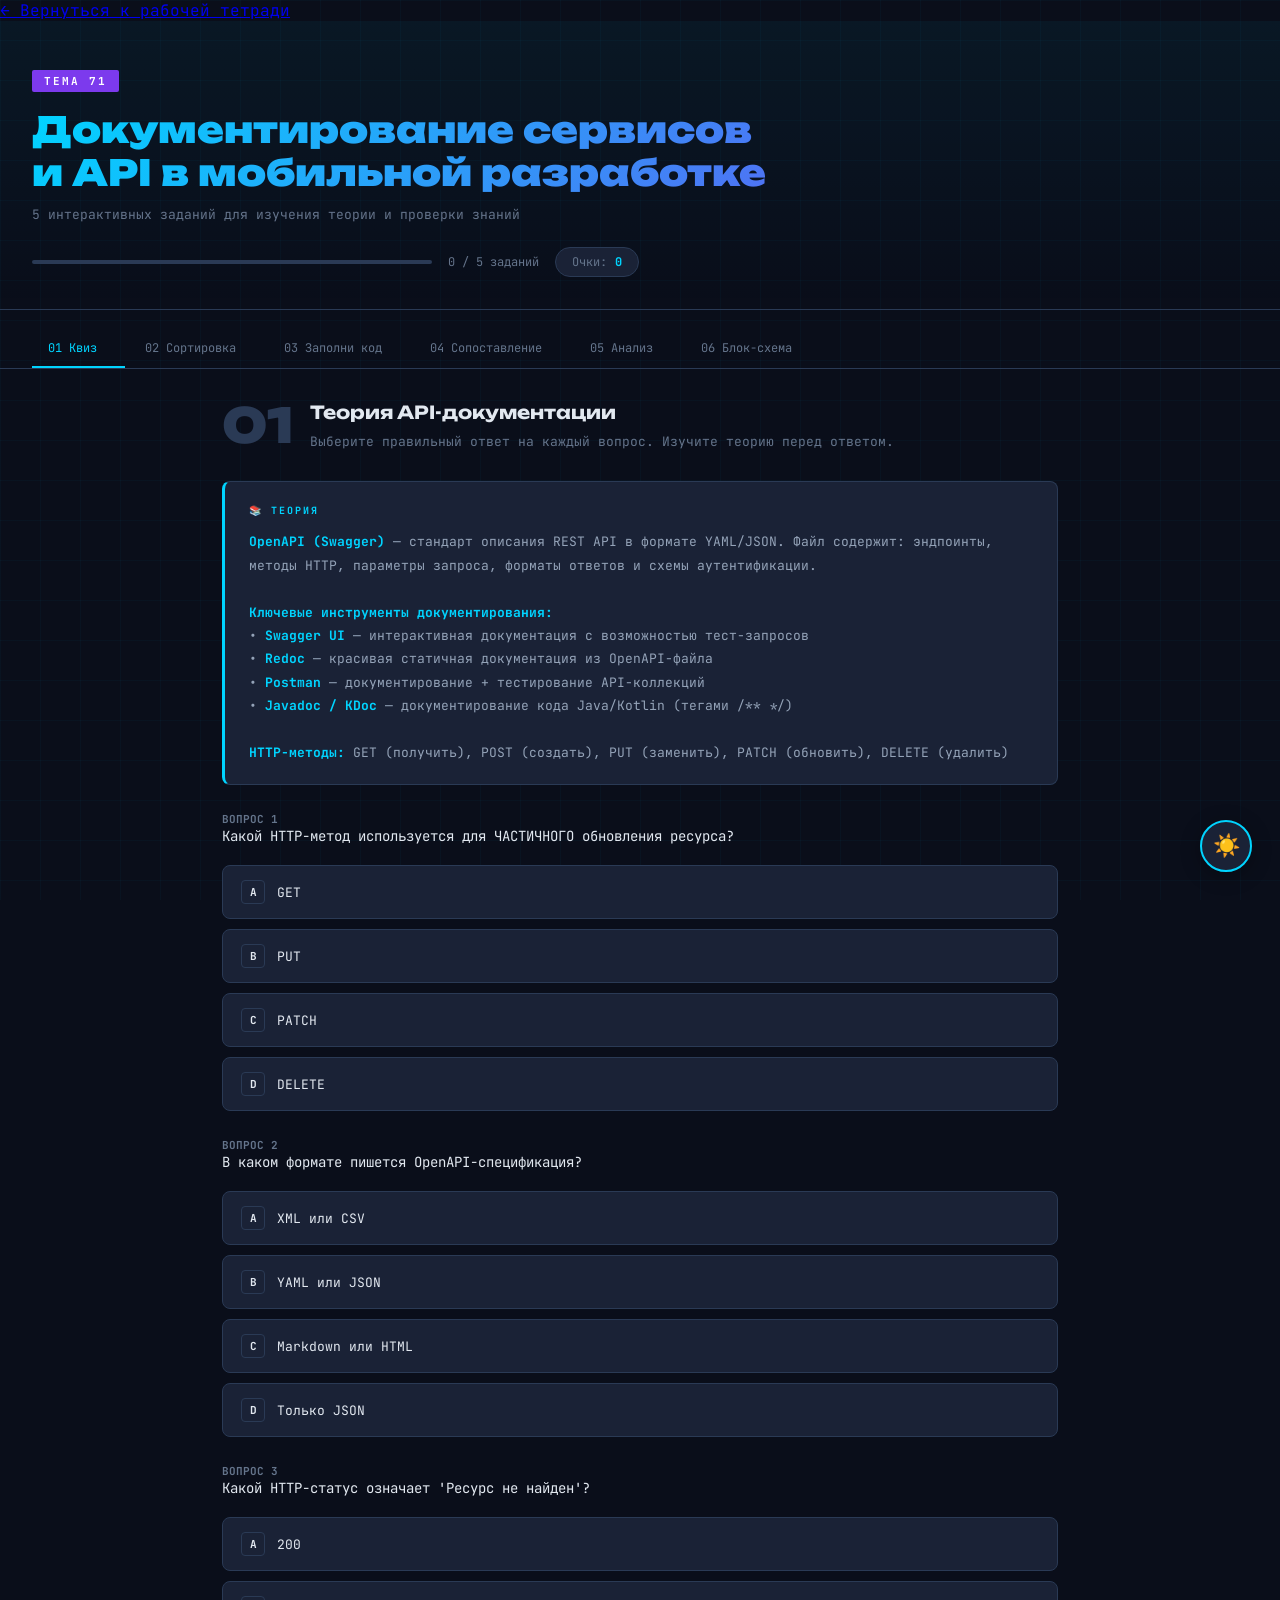
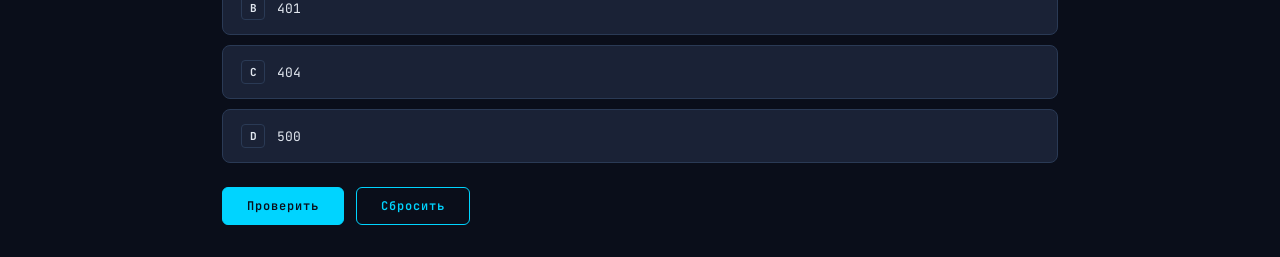
==== commit eebb615f: "04.03 3" ====
--- a/inter.html
+++ b/inter.html
@@ -331,6 +331,7 @@
 </style>
 </head>
 <body>
+  <a class="back-link" href="index.html">← Вернуться к рабочей тетради</a>
 
 <!-- КНОПКА СМЕНЫ ТЕМЫ -->
 <button class="theme-toggle" id="themeBtn"
@@ -564,12 +565,12 @@
     <div class="schema-wrap">
       <!--
         ┌─────────────────────────────────────────────────────┐
-        │  ЗАМЕНИ  "ИМЯ_ФАЙЛА.png"  НА ИМЯ СВОЕЙ КАРТИНКИ   │
+        │  ЗАМЕНИ  "ИМЯ_ФАЙЛА.png"  НА ИМЯ СВОЕЙ КАРТИНКИ     │
         │  Например:  src="blokschema.png"                    │
         │  Файл должен лежать рядом с этим HTML-файлом        │
         └─────────────────────────────────────────────────────┘
       -->
-      <img src="C:\Users\Admin\Desktop\Orazkhan_Farabi_PO_9_22_1\interactivity\tema\schemas\image1.png" alt="Блок-схема"
+      <img src="tema\image1.png" alt="Блок-схема"
            onerror="this.style.display='none';document.getElementById('schemaPlaceholder').style.display='block'">
 
       <div class="schema-placeholder" id="schemaPlaceholder" style="display:none">
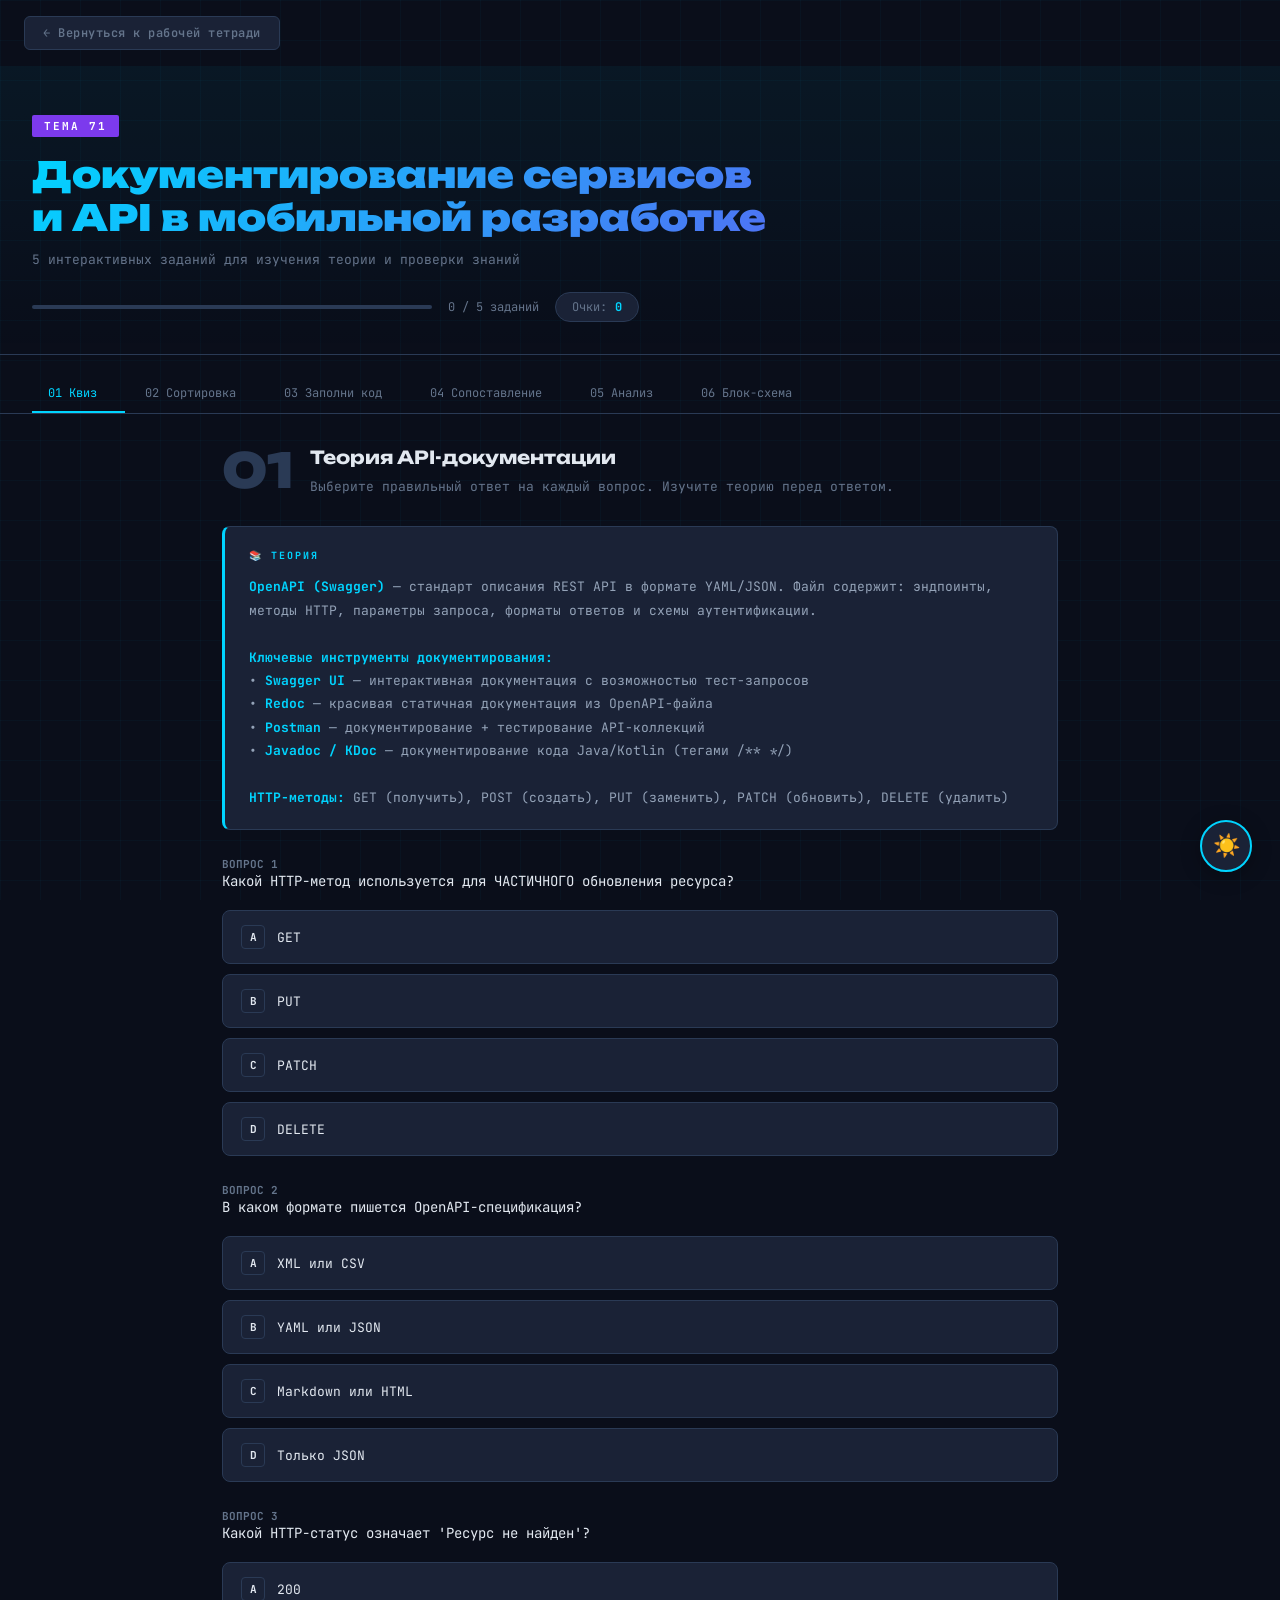
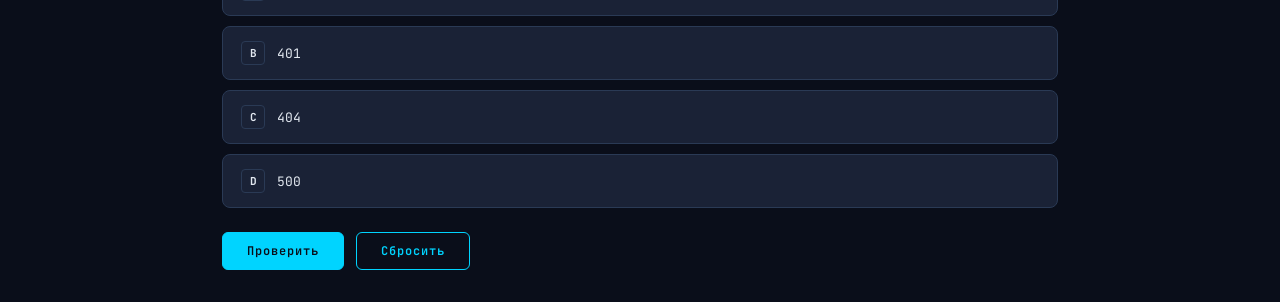
==== commit 2a323acf: "04.03 7" ====
--- a/inter.html
+++ b/inter.html
@@ -320,6 +320,26 @@
     transition: background 0.35s ease, border-color 0.35s ease;
   }
   .schema-placeholder .icon { font-size: 48px; display: block; margin-bottom: 16px; }
+
+  .back-link {
+    position: relative; z-index: 2;
+    display: inline-flex; align-items: center; gap: 8px;
+    margin: 16px 24px;
+    padding: 8px 18px;
+    font-family: 'JetBrains Mono', monospace;
+    font-size: 12px; font-weight: 600; letter-spacing: 0.5px;
+    color: var(--muted);
+    background: var(--card);
+    border: 1px solid var(--border);
+    border-radius: 6px;
+    text-decoration: none;
+    transition: all 0.2s;
+  }
+  .back-link:hover {
+    color: var(--accent);
+    border-color: var(--accent);
+    background: var(--hover-bg);
+  }
 
   @media (max-width: 600px) {
     .main  { padding: 20px 16px; }
